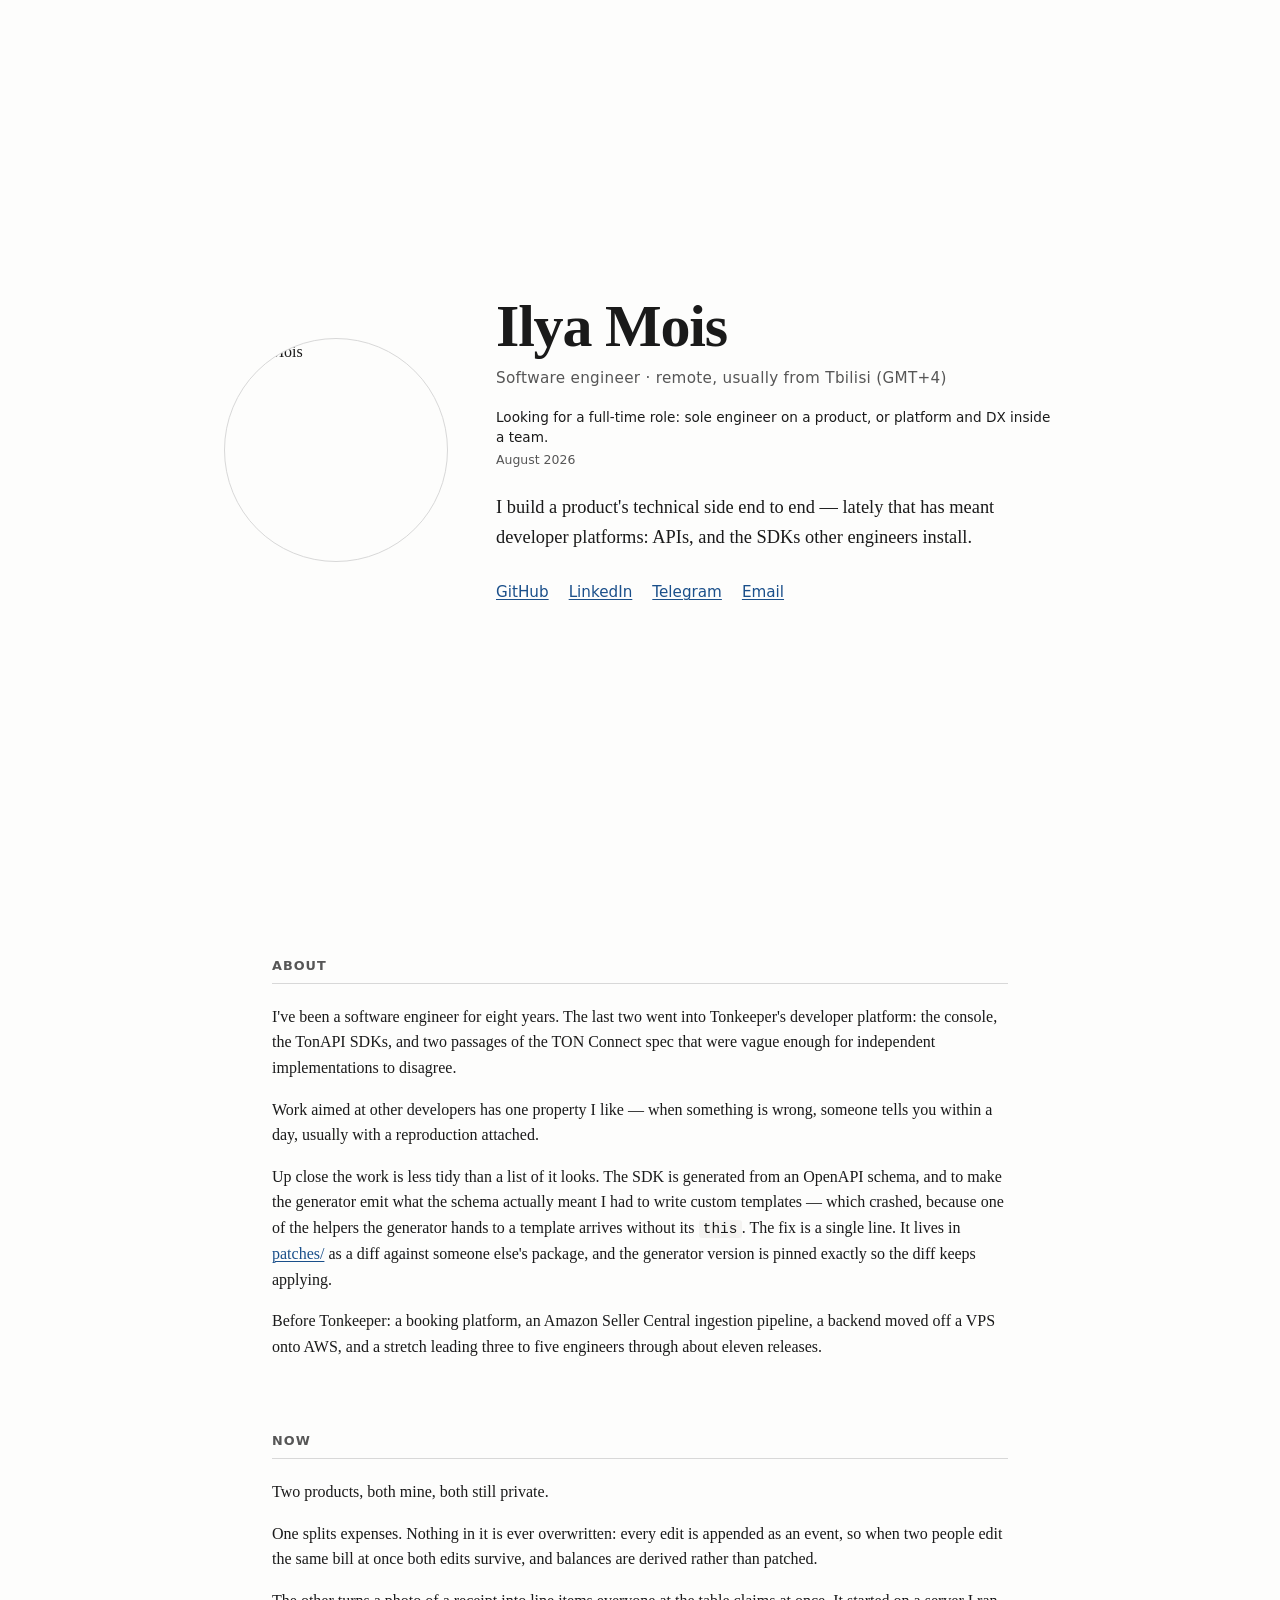
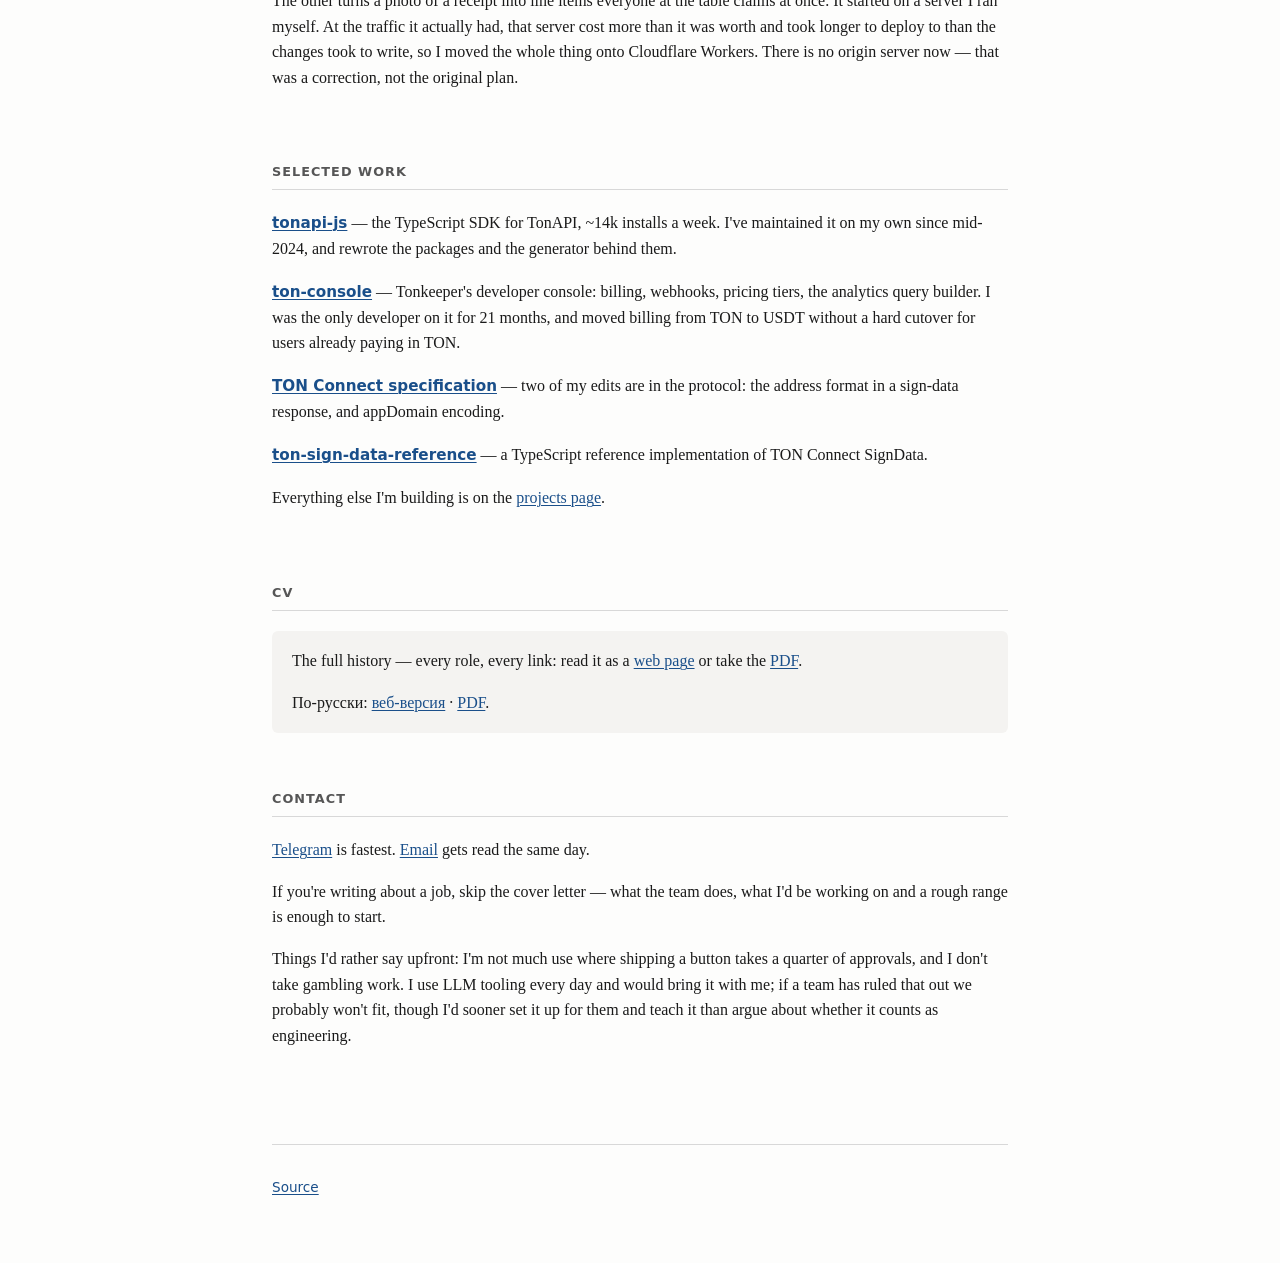
==== src/index.html @ 57fe6879 "mois.pro — personal site and CV One set of Markdown sources, built by pandoc and typst into a static" ====
<!doctype html>
<html lang="en">
<head>
<meta charset="utf-8">
<meta name="viewport" content="width=device-width, initial-scale=1">
<title>Ilya Mois — Software Engineer</title>
<meta name="description" content="Ilya Mois — software engineer. I build a product's technical side end to end; lately that has meant developer platforms, APIs and SDKs.">
<link rel="canonical" href="https://mois.pro/">
<meta property="og:title" content="Ilya Mois — Software Engineer">
<meta property="og:description" content="I build a product's technical side end to end; lately that has meant developer platforms, APIs and SDKs.">
<meta property="og:url" content="https://mois.pro/">
<meta property="og:image" content="https://mois.pro/photo.jpeg">
<meta property="og:type" content="profile">
<link rel="icon" href="/favicon.ico" sizes="32x32">
<link rel="apple-touch-icon" href="/apple-touch-icon.png">
<link rel="stylesheet" href="/assets/tokens.css">
<link rel="stylesheet" href="/assets/site.css">
</head>
<body>

<header class="hero">
  <div class="hero-inner">
    <img class="portrait" src="/photo.jpeg" width="400" height="400" alt="Ilya Mois">
    <div>
      <h1>Ilya Mois</h1>
      <p class="role">Software engineer · remote, usually from Tbilisi (GMT+4)</p>
      <!-- The status line. This is the one sentence on the site that goes stale:
           change it when the situation changes, and change the month with it. -->
      <p class="status">Looking for a full-time role: sole engineer on a product, or
        platform and DX inside a team. <span class="when">August 2026</span></p>
      <p class="pitch">I build a product's technical side end to end — lately that has meant
        developer platforms: APIs, and the SDKs other engineers install.</p>
      <p class="links">
        <a href="https://github.com/mois-ilya" target="_blank" rel="noopener">GitHub</a>
        <a href="https://www.linkedin.com/in/moisilya" target="_blank" rel="noopener">LinkedIn</a>
        <a href="https://t.me/moisle" target="_blank" rel="noopener">Telegram</a>
        <a href="mailto:ilya@mois.pro">Email</a>
      </p>
    </div>
  </div>
</header>

<main>

<section>
  <h2>About</h2>
  <p>I've been a software engineer for eight years. The last two went into Tonkeeper's developer
    platform: the console, the TonAPI SDKs, and two passages of the TON Connect spec that were vague enough for independent implementations to
    disagree.</p>
  <p>Work aimed at other developers has one property I like — when something is wrong, someone
    tells you within a day, usually with a reproduction attached.</p>
  <p>Up close the work is less tidy than a list of it looks. The SDK is generated from an OpenAPI schema,
    and to make the generator emit what the schema actually meant I had to write custom templates —
    which crashed, because one of the helpers the generator hands to a template arrives without its
    <code>this</code>. The fix is a single line. It lives in
    <a href="https://github.com/tonkeeper/tonapi-js/blob/main/patches/swagger-typescript-api%2B13.0.9.patch" target="_blank" rel="noopener">patches/</a>
    as a diff against someone else's package, and the generator version is pinned exactly so the
    diff keeps applying.</p>
  <p>Before Tonkeeper: a booking platform, an Amazon Seller Central ingestion pipeline, a backend
    moved off a VPS onto AWS, and a stretch leading three to five engineers through about eleven
    releases.</p>
</section>

<section>
  <h2>Now</h2>
  <p>Two products, both mine, both still private.</p>
  <p>One splits expenses. Nothing in it is ever overwritten: every edit is appended as an event, so
    when two people edit the same bill at once both edits survive, and balances are derived rather
    than patched.</p>
  <p>The other turns a photo of a receipt into line items everyone at the table claims at once. It
    started on a server I ran myself. At the traffic it actually had, that server cost more than it
    was worth and took longer to deploy to than the changes took to write, so I moved the whole
    thing onto Cloudflare Workers. There is no origin server now — that was a correction, not the
    original plan.</p>
</section>

<section>
  <h2>Selected work</h2>
  <ul class="work">
    <li><span class="what"><a href="https://github.com/tonkeeper/tonapi-js" target="_blank" rel="noopener">tonapi-js</a></span> —
      the TypeScript SDK for TonAPI, ~14k installs a week. I've maintained it on my own since
      mid-2024, and rewrote the packages and the generator behind them.</li>
    <li><span class="what"><a href="https://github.com/tonkeeper/ton-console" target="_blank" rel="noopener">ton-console</a></span> —
      Tonkeeper's developer console: billing, webhooks, pricing tiers, the analytics query
      builder. I was the only developer on it for 21 months, and moved billing from TON to USDT
      without a hard cutover for users already paying in TON.</li>
    <li><span class="what"><a href="https://github.com/ton-blockchain/ton-connect" target="_blank" rel="noopener">TON Connect specification</a></span> —
      two of my edits are in the protocol: the address format in a sign-data response, and
      appDomain encoding.</li>
    <li><span class="what"><a href="https://github.com/mois-ilya/ton-sign-data-reference" target="_blank" rel="noopener">ton-sign-data-reference</a></span> —
      a TypeScript reference implementation of TON Connect SignData.</li>
  </ul>
  <p>Everything else I'm building is on the <a href="/projects">projects page</a>.</p>
</section>

<section>
  <h2>CV</h2>
  <div class="cv-links">
    <p>The full history — every role, every link: read it as a
      <a href="/cv">web page</a> or take the <a href="/Ilya-Mois-CV.pdf">PDF</a>.</p>
    <p lang="ru">По-русски: <a href="/cv/ru" hreflang="ru">веб-версия</a> ·
      <a href="/Ilya-Mois-CV-ru.pdf" hreflang="ru">PDF</a>.</p>
  </div>
</section>

<section>
  <h2>Contact</h2>
  <!-- ilya@ here, job.offers@ on the CV. The address should match who reads the
       document it is printed on: a CV is only ever read while hiring, but this
       page is read by anyone, and job.offers@ tells most of them to go away. -->
  <p><a href="https://t.me/moisle" target="_blank" rel="noopener">Telegram</a> is fastest. <a href="mailto:ilya@mois.pro">Email</a> gets read the same day.</p>
  <p>If you're writing about a job, skip the cover letter — what the team does, what I'd be working
    on and a rough range is enough to start.</p>
  <p>Things I'd rather say upfront: I'm not much use where shipping a button takes a quarter of
    approvals, and I don't take gambling work. I use LLM tooling every day and would bring it with
    me; if a team has ruled that out we probably won't fit, though I'd sooner set it up for them
    and teach it than argue about whether it counts as engineering.</p>
</section>

</main>

<footer>
  <p><a href="https://github.com/mois-ilya/mois.pro" target="_blank" rel="noopener">Source</a></p>
</footer>

</body>
</html>
---- assets/tokens.css ----
/* Colour and type tokens shared by the landing page, the projects page and the
   HTML build of the CV, so the three read as one system.

   Both palettes are always defined and the browser picks one from the reader's
   system setting. There is deliberately no theme switcher: it would need
   JavaScript and local storage, and would flash the wrong theme on load. */

:root {
  color-scheme: light dark;

  --bg: #fdfdfc;
  --ink: #1a1a1a;
  --muted: #565656;
  --rule: #d8d8d8;
  --link: #1a4f8a;
  --surface: #f4f3f1;

  --serif: Charter, "Iowan Old Style", Georgia, "Times New Roman", serif;
  --sans: ui-sans-serif, system-ui, -apple-system, "Segoe UI", Helvetica, sans-serif;
}

@media (prefers-color-scheme: dark) {
  :root {
    --bg: #131313;
    --ink: #e8e6e3;
    --muted: #a3a3a3;
    --rule: #333;
    /* Lighter than the light-theme link: #1a4f8a is unreadable on dark. */
    --link: #7fb0e0;
    --surface: #1c1c1c;
  }
}
---- assets/site.css ----
/* The landing page and the projects page. Tokens come from tokens.css.

   No JavaScript anywhere on this site: nothing here needs it, and a page that
   is only text and links should not ask the reader to run code. */

*, *::before, *::after { box-sizing: border-box; }

html { -webkit-text-size-adjust: 100%; }

body {
  margin: 0;
  padding: 0 1.5rem;
  background: var(--bg);
  color: var(--ink);
  font: 16px/1.6 var(--serif);
}

a { color: var(--link); text-decoration-thickness: 1px; text-underline-offset: 2px; }
a:hover { text-decoration-thickness: 2px; }

/* --- the first screen: nothing but who I am ------------------------------- */

.hero {
  min-height: 100vh;
  min-height: 100svh;      /* svh keeps mobile browser chrome from cropping it */
  display: flex;
  align-items: center;
  max-width: 52rem;
  margin: 0 auto;
}

.hero-inner {
  display: flex;
  align-items: center;
  gap: 3rem;
  padding: 4rem 0;
  /* A flex item defaults to min-width: auto and refuses to shrink below its
     content, which on a phone pushes the text off the right edge. */
  min-width: 0;
  width: 100%;
}

.portrait {
  flex: 0 0 auto;
  width: 14rem;
  height: 14rem;
  border-radius: 50%;
  object-fit: cover;
  border: 1px solid var(--rule);
}

.hero h1 {
  font-size: clamp(2.5rem, 7vw, 3.75rem);
  line-height: 1.05;
  letter-spacing: -0.02em;
  margin: 0 0 0.5rem;
}

.role {
  font-family: var(--sans);
  /* Ignored where unsupported, which is the right failure: it only ever moves
     a word down to keep the last line from being one word on its own. */
  text-wrap: pretty;
  font-size: 0.95rem;
  letter-spacing: 0.02em;
  color: var(--muted);
  margin: 0 0 0.35rem;
}

/* The one line on the site that goes stale. Set slightly forward of the role
   line above it, because it is the thing a visitor most often came to check. */
.status {
  font-family: var(--sans);
  text-wrap: pretty;
  font-size: 0.85rem;
  line-height: 1.5;
  margin: 1rem 0 1.5rem;
}
.status .when {
  display: block;
  font-size: 0.78rem;
  color: var(--muted);
  margin-top: 0.2rem;
}

.pitch { font-size: 1.15rem; margin: 0 0 1.75rem; max-width: 36rem; }

.links { display: flex; flex-wrap: wrap; gap: 1.25rem; margin: 0; font-family: var(--sans); font-size: 0.95rem; }

/* --- everything below the fold -------------------------------------------- */

main { max-width: 46rem; margin: 0 auto; padding-bottom: 5rem; }

section { padding-top: 3.5rem; }

h2 {
  font-family: var(--sans);
  font-size: 0.8rem;
  text-transform: uppercase;
  letter-spacing: 0.08em;
  color: var(--muted);
  margin: 0 0 1.25rem;
  padding-bottom: 0.4rem;
  border-bottom: 1px solid var(--rule);
}

p { margin: 0 0 1rem; }

.work { list-style: none; padding: 0; margin: 0; }
.work li { margin-bottom: 1.1rem; }
.work .what { font-family: var(--sans); font-size: 0.95rem; font-weight: 600; }

.cv-links { background: var(--surface); border-radius: 6px; padding: 1.1rem 1.25rem; }
.cv-links p:last-child { margin-bottom: 0; }

footer {
  max-width: 46rem;
  margin: 0 auto;
  padding: 2rem 0 3rem;
  border-top: 1px solid var(--rule);
  font-family: var(--sans);
  font-size: 0.85rem;
  color: var(--muted);
}

/* Stack the hero on narrow screens; the portrait leads.

   Everything stays left-aligned, exactly as it is beside the portrait on a wide
   screen. An earlier version centred the stack, which meant the pitch — set
   left, because centred prose is unreadable — lined up with nothing above or
   below it, and left the role and status lines ragged on both edges at the one
   size where that costs the most.

   The text column needs an explicit width: in a column flexbox, a child is
   sized to its own content, which is wider than a phone screen.

   The tightened spacing is not taste. At 375x553 — an iPhone SE in Safari with
   the address bar showing, which is exactly what 100svh means there — the hero
   ran to 675px, so the pitch was cut mid-sentence and every contact link sat
   below the fold. The whole point of this screen is that it is self-contained. */
@media (max-width: 40rem) {
  .hero-inner {
    flex-direction: column;
    align-items: flex-start;
    gap: 1.5rem;
    padding: 2rem 0 3rem;
  }
  .hero-inner > div { width: 100%; }
  .portrait { width: 7.5rem; height: 7.5rem; }
  .status { margin: 0.75rem 0 1.25rem; }
  .pitch { max-width: none; margin-bottom: 1.25rem; }
  .links { gap: 0.85rem 1.25rem; }
}

code {
  font-family: ui-monospace, SFMono-Regular, Menlo, monospace;
  font-size: 0.9em;
  background: var(--surface);
  padding: 0.1em 0.3em;
  border-radius: 3px;
}
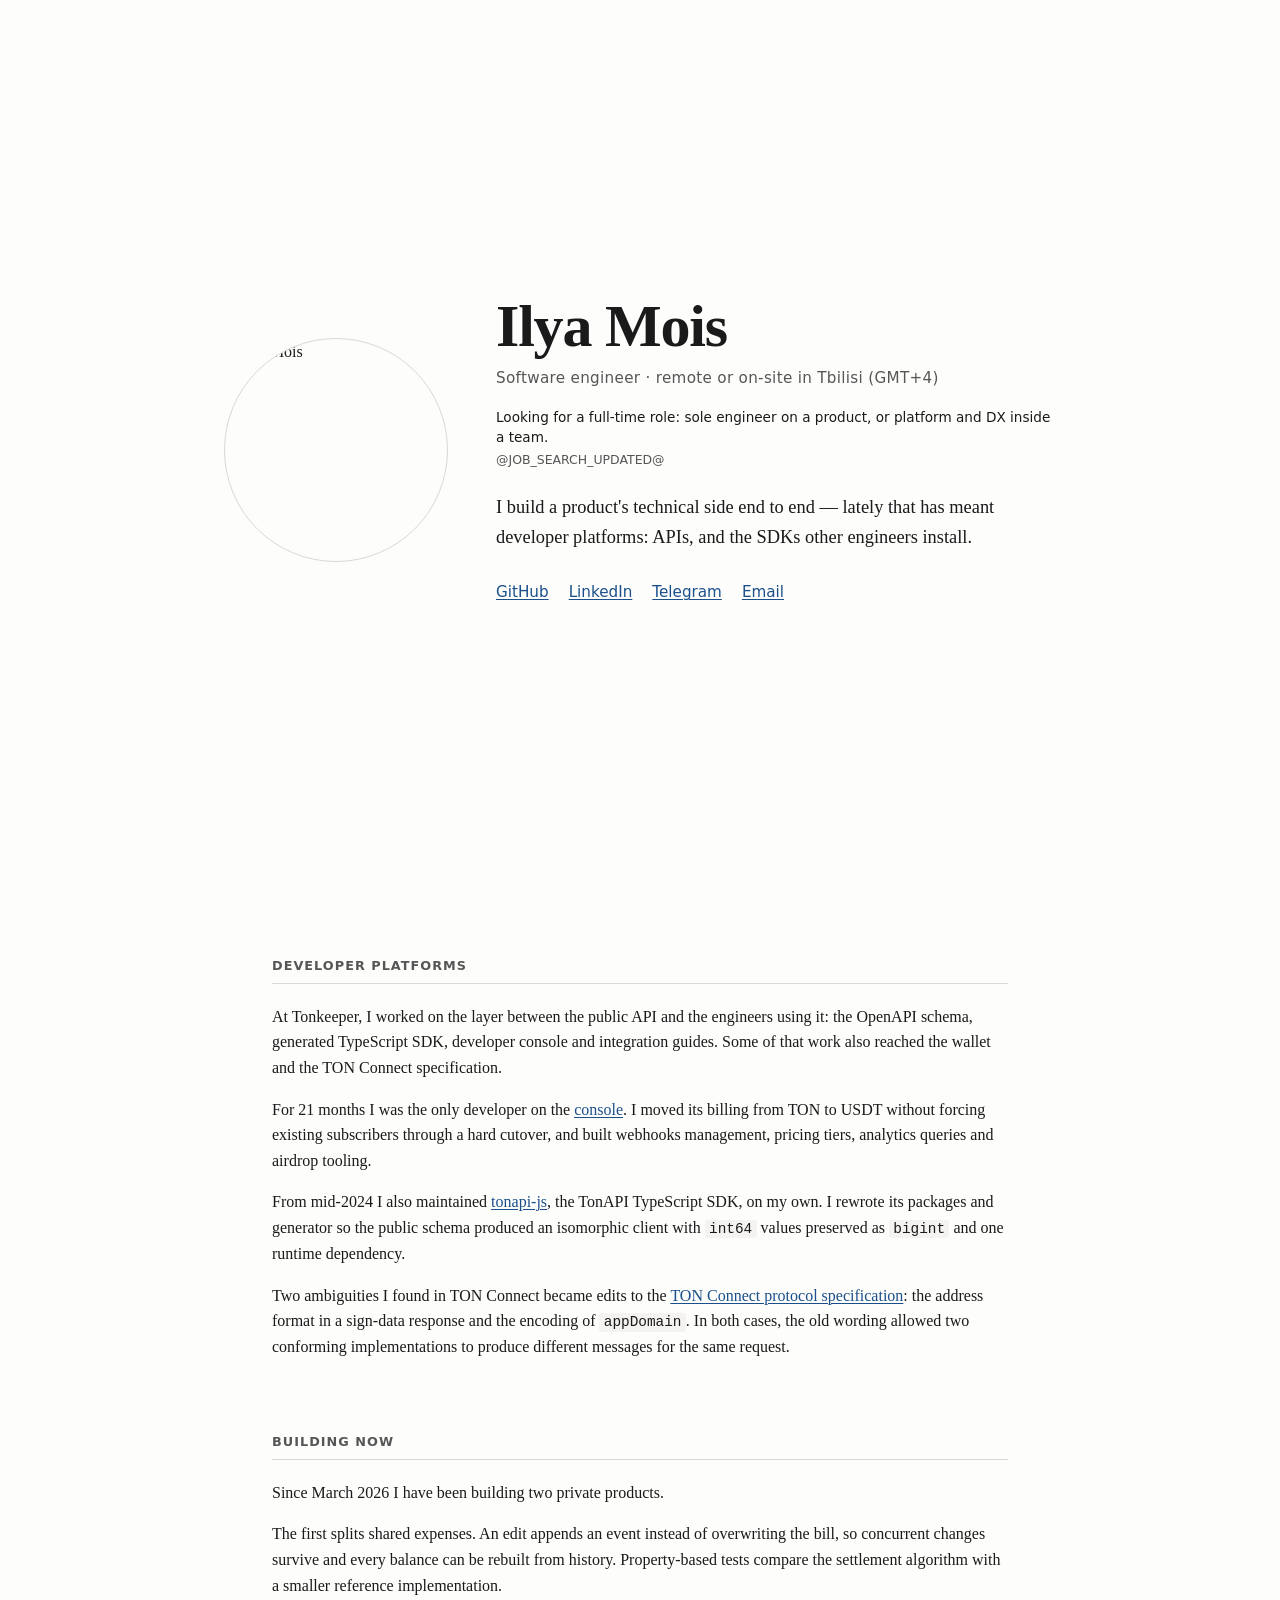
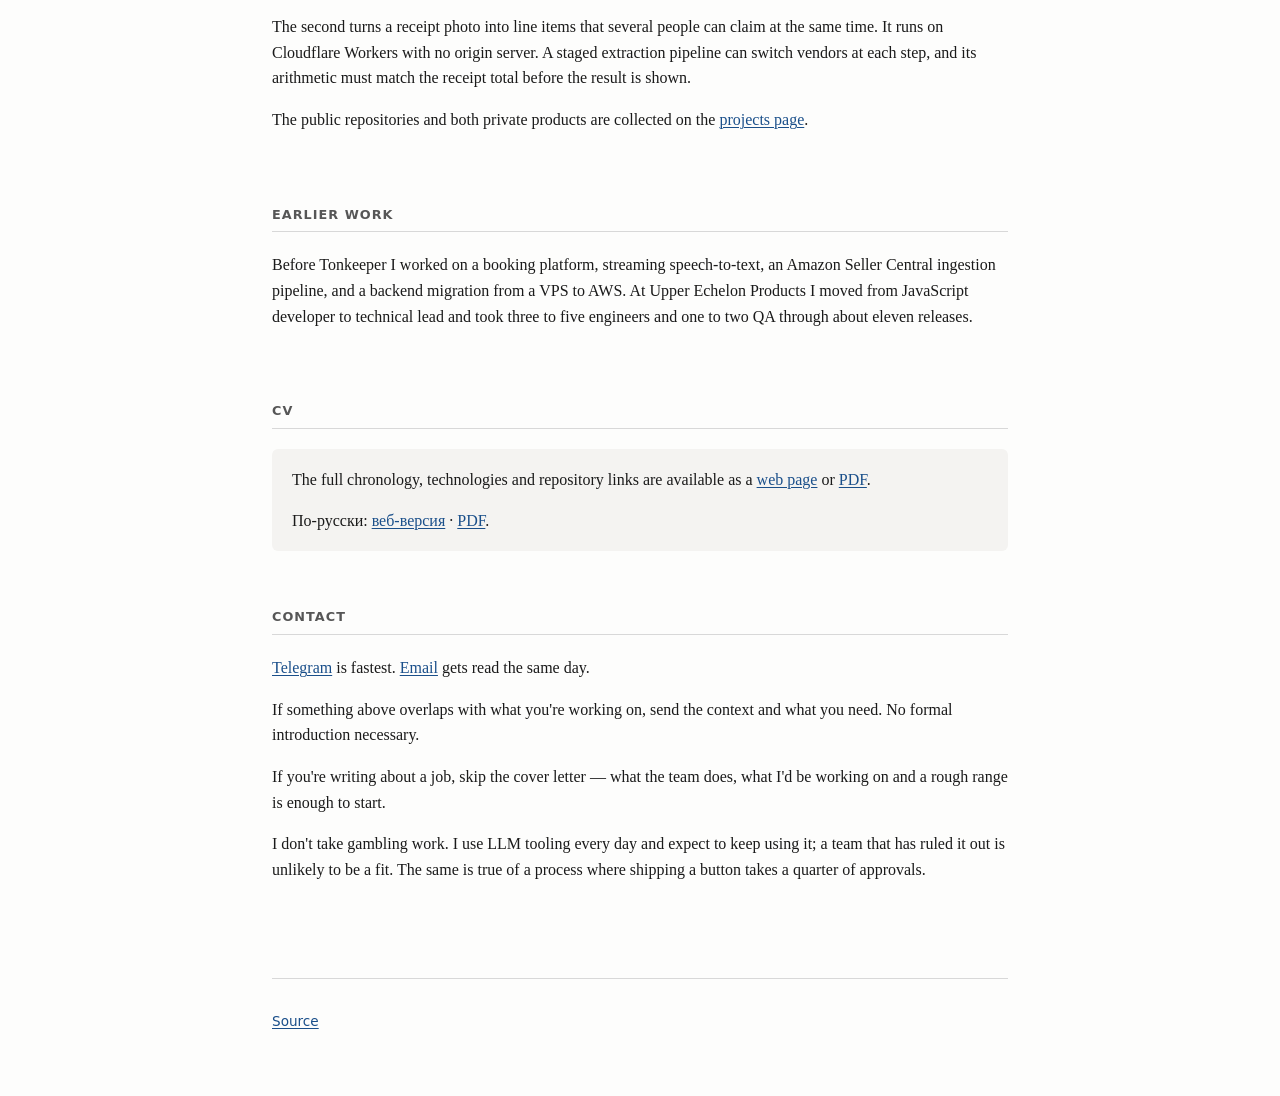
==== commit 64dbce8b: "Rework site copy and CV build flow" ====
--- a/src/index.html
+++ b/src/index.html
@@ -23,11 +23,11 @@
     <img class="portrait" src="/photo.jpeg" width="400" height="400" alt="Ilya Mois">
     <div>
       <h1>Ilya Mois</h1>
-      <p class="role">Software engineer · remote, usually from Tbilisi (GMT+4)</p>
-      <!-- The status line. This is the one sentence on the site that goes stale:
-           change it when the situation changes, and change the month with it. -->
+      <p class="role">Software engineer · remote or on-site in Tbilisi (GMT+4)</p>
+      <!-- job-search:start -->
       <p class="status">Looking for a full-time role: sole engineer on a product, or
-        platform and DX inside a team. <span class="when">August 2026</span></p>
+        platform and DX inside a team. <span class="when">@JOB_SEARCH_UPDATED@</span></p>
+      <!-- job-search:end -->
       <p class="pitch">I build a product's technical side end to end — lately that has meant
         developer platforms: APIs, and the SDKs other engineers install.</p>
       <p class="links">
@@ -43,61 +43,53 @@
 <main>
 
 <section>
-  <h2>About</h2>
-  <p>I've been a software engineer for eight years. The last two went into Tonkeeper's developer
-    platform: the console, the TonAPI SDKs, and two passages of the TON Connect spec that were vague enough for independent implementations to
-    disagree.</p>
-  <p>Work aimed at other developers has one property I like — when something is wrong, someone
-    tells you within a day, usually with a reproduction attached.</p>
-  <p>Up close the work is less tidy than a list of it looks. The SDK is generated from an OpenAPI schema,
-    and to make the generator emit what the schema actually meant I had to write custom templates —
-    which crashed, because one of the helpers the generator hands to a template arrives without its
-    <code>this</code>. The fix is a single line. It lives in
-    <a href="https://github.com/tonkeeper/tonapi-js/blob/main/patches/swagger-typescript-api%2B13.0.9.patch" target="_blank" rel="noopener">patches/</a>
-    as a diff against someone else's package, and the generator version is pinned exactly so the
-    diff keeps applying.</p>
-  <p>Before Tonkeeper: a booking platform, an Amazon Seller Central ingestion pipeline, a backend
-    moved off a VPS onto AWS, and a stretch leading three to five engineers through about eleven
-    releases.</p>
+  <h2>Developer platforms</h2>
+  <p>At Tonkeeper, I worked on the layer between the public API and the engineers using it: the
+    OpenAPI schema, generated TypeScript SDK, developer console and integration guides. Some of
+    that work also reached the wallet and the TON Connect specification.</p>
+  <p>For 21 months I was the only developer on the
+    <a href="https://github.com/tonkeeper/ton-console" target="_blank" rel="noopener">console</a>.
+    I moved its billing from TON to USDT without forcing existing subscribers through a hard
+    cutover, and built webhooks management, pricing tiers, analytics queries and airdrop tooling.</p>
+  <p>From mid-2024 I also maintained
+    <a href="https://github.com/tonkeeper/tonapi-js" target="_blank" rel="noopener">tonapi-js</a>,
+    the TonAPI TypeScript SDK, on my own. I rewrote its packages and generator so the public schema
+    produced an isomorphic client with <code>int64</code> values preserved as <code>bigint</code>
+    and one runtime dependency.</p>
+  <p>Two ambiguities I found in TON Connect became edits to the
+    <a href="https://github.com/ton-blockchain/ton-connect" target="_blank" rel="noopener">TON Connect protocol specification</a>:
+    the address format in a sign-data response and the encoding of <code>appDomain</code>. In both
+    cases, the old wording allowed two conforming implementations to produce different messages
+    for the same request.</p>
 </section>
 
 <section>
-  <h2>Now</h2>
-  <p>Two products, both mine, both still private.</p>
-  <p>One splits expenses. Nothing in it is ever overwritten: every edit is appended as an event, so
-    when two people edit the same bill at once both edits survive, and balances are derived rather
-    than patched.</p>
-  <p>The other turns a photo of a receipt into line items everyone at the table claims at once. It
-    started on a server I ran myself. At the traffic it actually had, that server cost more than it
-    was worth and took longer to deploy to than the changes took to write, so I moved the whole
-    thing onto Cloudflare Workers. There is no origin server now — that was a correction, not the
-    original plan.</p>
+  <h2>Building now</h2>
+  <p>Since March 2026 I have been building two private products.</p>
+  <p>The first splits shared expenses. An edit appends an event instead of overwriting the bill, so
+    concurrent changes survive and every balance can be rebuilt from history. Property-based tests
+    compare the settlement algorithm with a smaller reference implementation.</p>
+  <p>The second turns a receipt photo into line items that several people can claim at the same
+    time. It runs on Cloudflare Workers with no origin server. A staged extraction pipeline can
+    switch vendors at each step, and its arithmetic must match the receipt total before the result
+    is shown.</p>
+  <p>The public repositories and both private products are collected on the
+    <a href="/projects">projects page</a>.</p>
 </section>
 
 <section>
-  <h2>Selected work</h2>
-  <ul class="work">
-    <li><span class="what"><a href="https://github.com/tonkeeper/tonapi-js" target="_blank" rel="noopener">tonapi-js</a></span> —
-      the TypeScript SDK for TonAPI, ~14k installs a week. I've maintained it on my own since
-      mid-2024, and rewrote the packages and the generator behind them.</li>
-    <li><span class="what"><a href="https://github.com/tonkeeper/ton-console" target="_blank" rel="noopener">ton-console</a></span> —
-      Tonkeeper's developer console: billing, webhooks, pricing tiers, the analytics query
-      builder. I was the only developer on it for 21 months, and moved billing from TON to USDT
-      without a hard cutover for users already paying in TON.</li>
-    <li><span class="what"><a href="https://github.com/ton-blockchain/ton-connect" target="_blank" rel="noopener">TON Connect specification</a></span> —
-      two of my edits are in the protocol: the address format in a sign-data response, and
-      appDomain encoding.</li>
-    <li><span class="what"><a href="https://github.com/mois-ilya/ton-sign-data-reference" target="_blank" rel="noopener">ton-sign-data-reference</a></span> —
-      a TypeScript reference implementation of TON Connect SignData.</li>
-  </ul>
-  <p>Everything else I'm building is on the <a href="/projects">projects page</a>.</p>
+  <h2>Earlier work</h2>
+  <p>Before Tonkeeper I worked on a booking platform, streaming speech-to-text, an Amazon Seller
+    Central ingestion pipeline, and a backend migration from a VPS to AWS. At Upper Echelon
+    Products I moved from JavaScript developer to technical lead and took three to five engineers
+    and one to two QA through about eleven releases.</p>
 </section>
 
 <section>
   <h2>CV</h2>
   <div class="cv-links">
-    <p>The full history — every role, every link: read it as a
-      <a href="/cv">web page</a> or take the <a href="/Ilya-Mois-CV.pdf">PDF</a>.</p>
+    <p>The full chronology, technologies and repository links are available as a
+      <a href="/cv">web page</a> or <a href="/Ilya-Mois-CV.pdf">PDF</a>.</p>
     <p lang="ru">По-русски: <a href="/cv/ru" hreflang="ru">веб-версия</a> ·
       <a href="/Ilya-Mois-CV-ru.pdf" hreflang="ru">PDF</a>.</p>
   </div>
@@ -105,16 +97,17 @@
 
 <section>
   <h2>Contact</h2>
-  <!-- ilya@ here, job.offers@ on the CV. The address should match who reads the
-       document it is printed on: a CV is only ever read while hiring, but this
-       page is read by anyone, and job.offers@ tells most of them to go away. -->
-  <p><a href="https://t.me/moisle" target="_blank" rel="noopener">Telegram</a> is fastest. <a href="mailto:ilya@mois.pro">Email</a> gets read the same day.</p>
+  <p><a href="https://t.me/moisle" target="_blank" rel="noopener">Telegram</a> is fastest.
+    <a href="mailto:ilya@mois.pro">Email</a> gets read the same day.</p>
+  <p>If something above overlaps with what you're working on, send the context and what you need.
+    No formal introduction necessary.</p>
+  <!-- job-search:start -->
   <p>If you're writing about a job, skip the cover letter — what the team does, what I'd be working
     on and a rough range is enough to start.</p>
-  <p>Things I'd rather say upfront: I'm not much use where shipping a button takes a quarter of
-    approvals, and I don't take gambling work. I use LLM tooling every day and would bring it with
-    me; if a team has ruled that out we probably won't fit, though I'd sooner set it up for them
-    and teach it than argue about whether it counts as engineering.</p>
+  <p>I don't take gambling work. I use LLM tooling every day and expect to keep using it; a team
+    that has ruled it out is unlikely to be a fit. The same is true of a process where shipping a
+    button takes a quarter of approvals.</p>
+  <!-- job-search:end -->
 </section>
 
 </main>
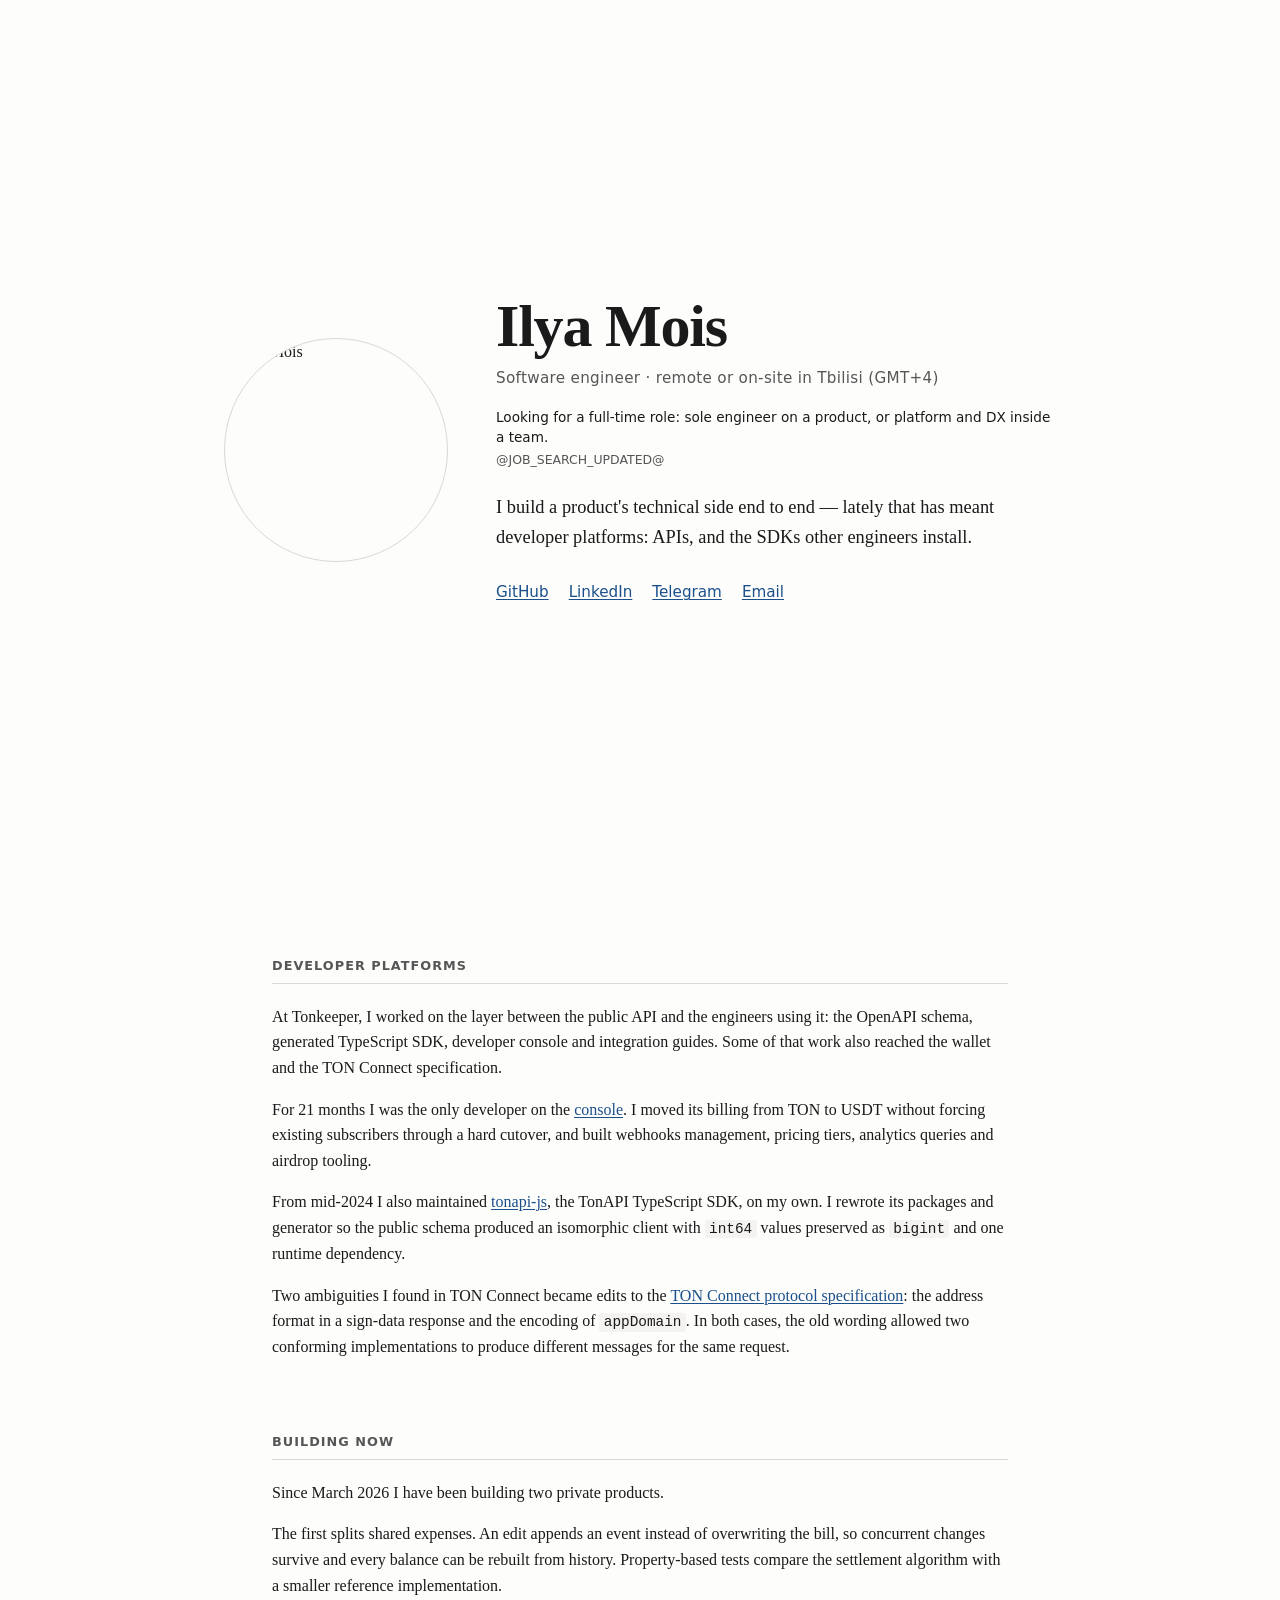
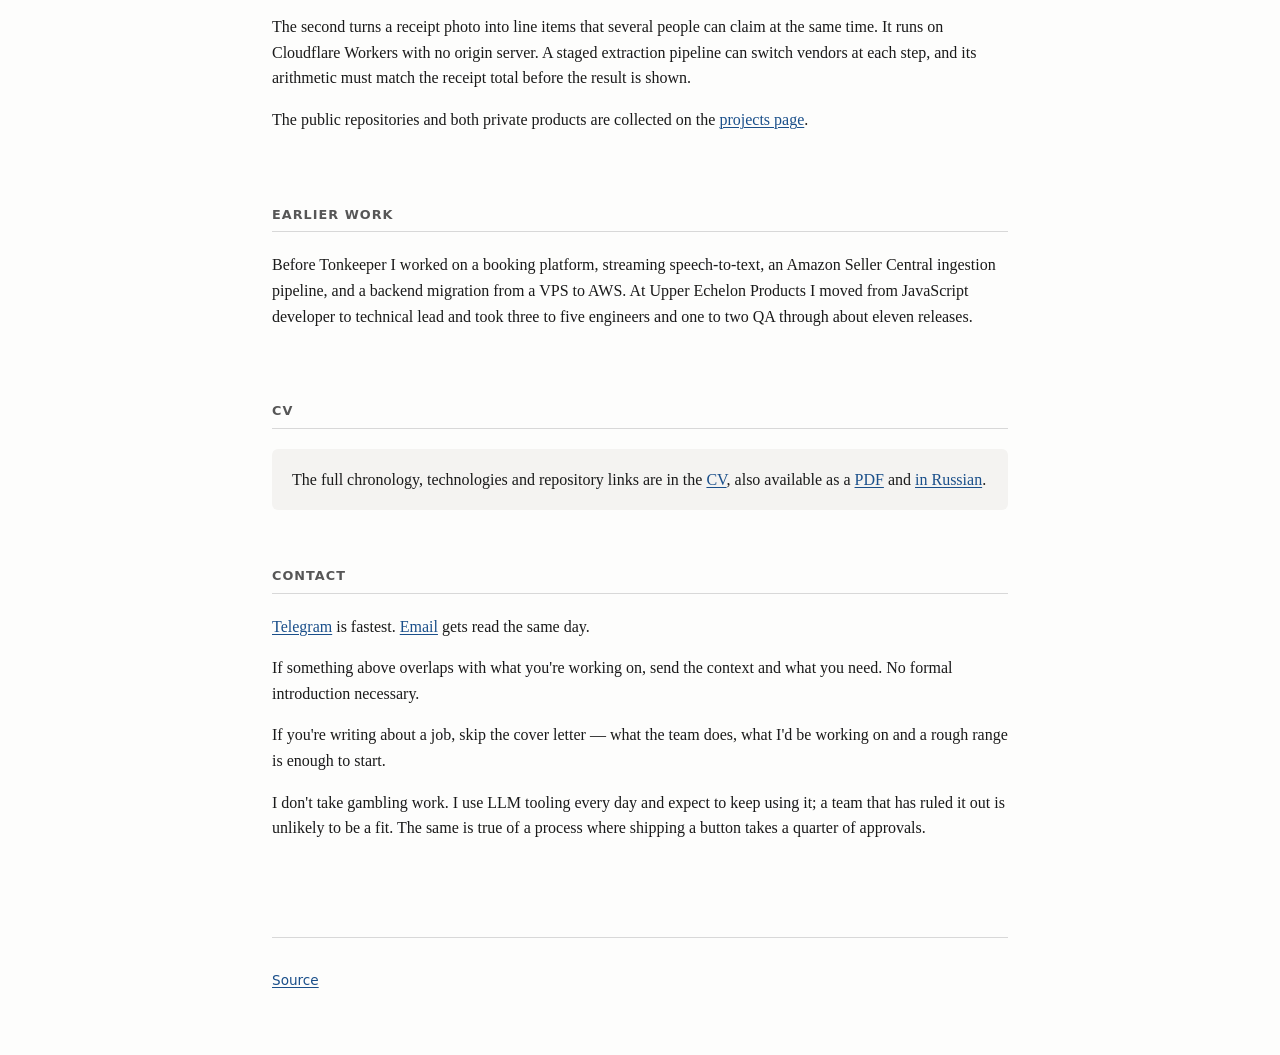
==== commit 4112fe01: "Link each CV's PDF and other language from its top line" ====
--- a/src/index.html
+++ b/src/index.html
@@ -88,10 +88,9 @@
 <section>
   <h2>CV</h2>
   <div class="cv-links">
-    <p>The full chronology, technologies and repository links are available as a
-      <a href="/cv">web page</a> or <a href="/Ilya-Mois-CV.pdf">PDF</a>.</p>
-    <p lang="ru">По-русски: <a href="/cv/ru" hreflang="ru">веб-версия</a> ·
-      <a href="/Ilya-Mois-CV-ru.pdf" hreflang="ru">PDF</a>.</p>
+    <p>The full chronology, technologies and repository links are in the <a href="/cv">CV</a>,
+      also available as a <a href="/Ilya-Mois-CV.pdf">PDF</a> and
+      <a href="/cv/ru" hreflang="ru">in Russian</a>.</p>
   </div>
 </section>
 
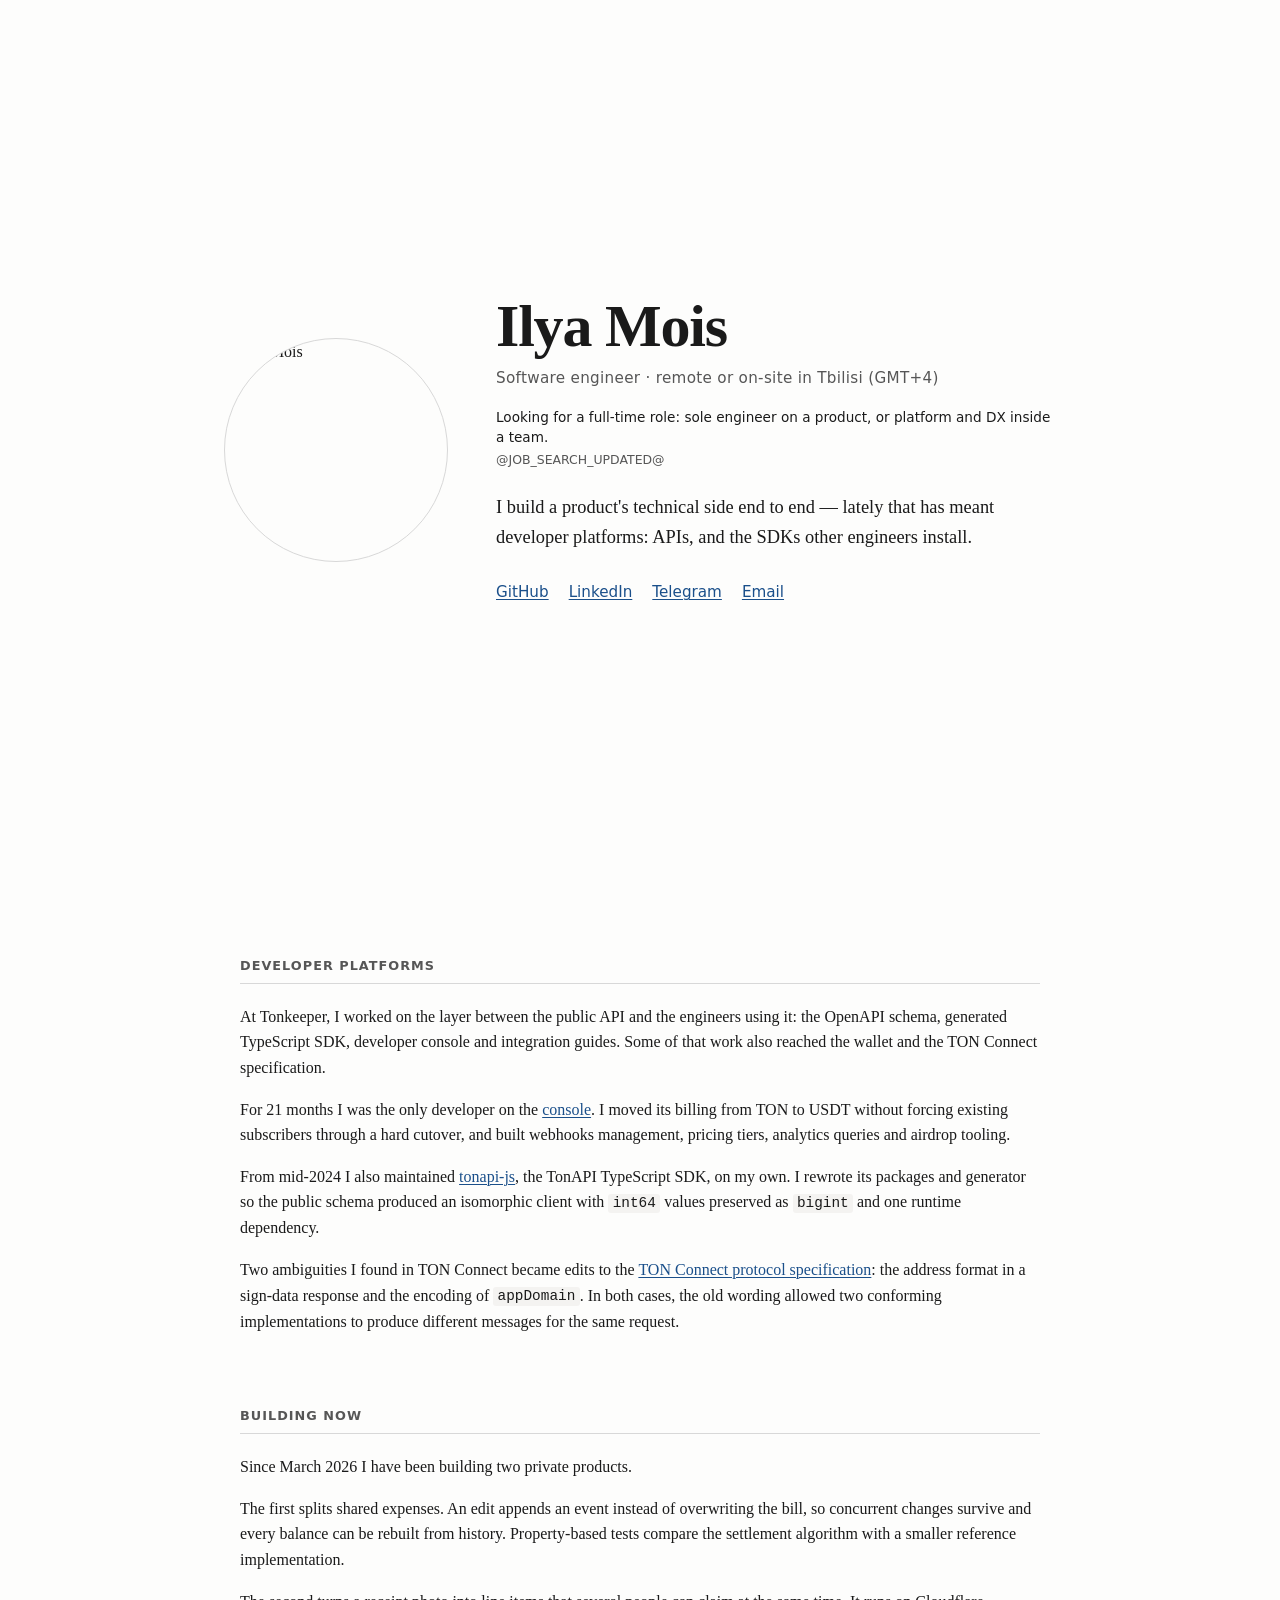
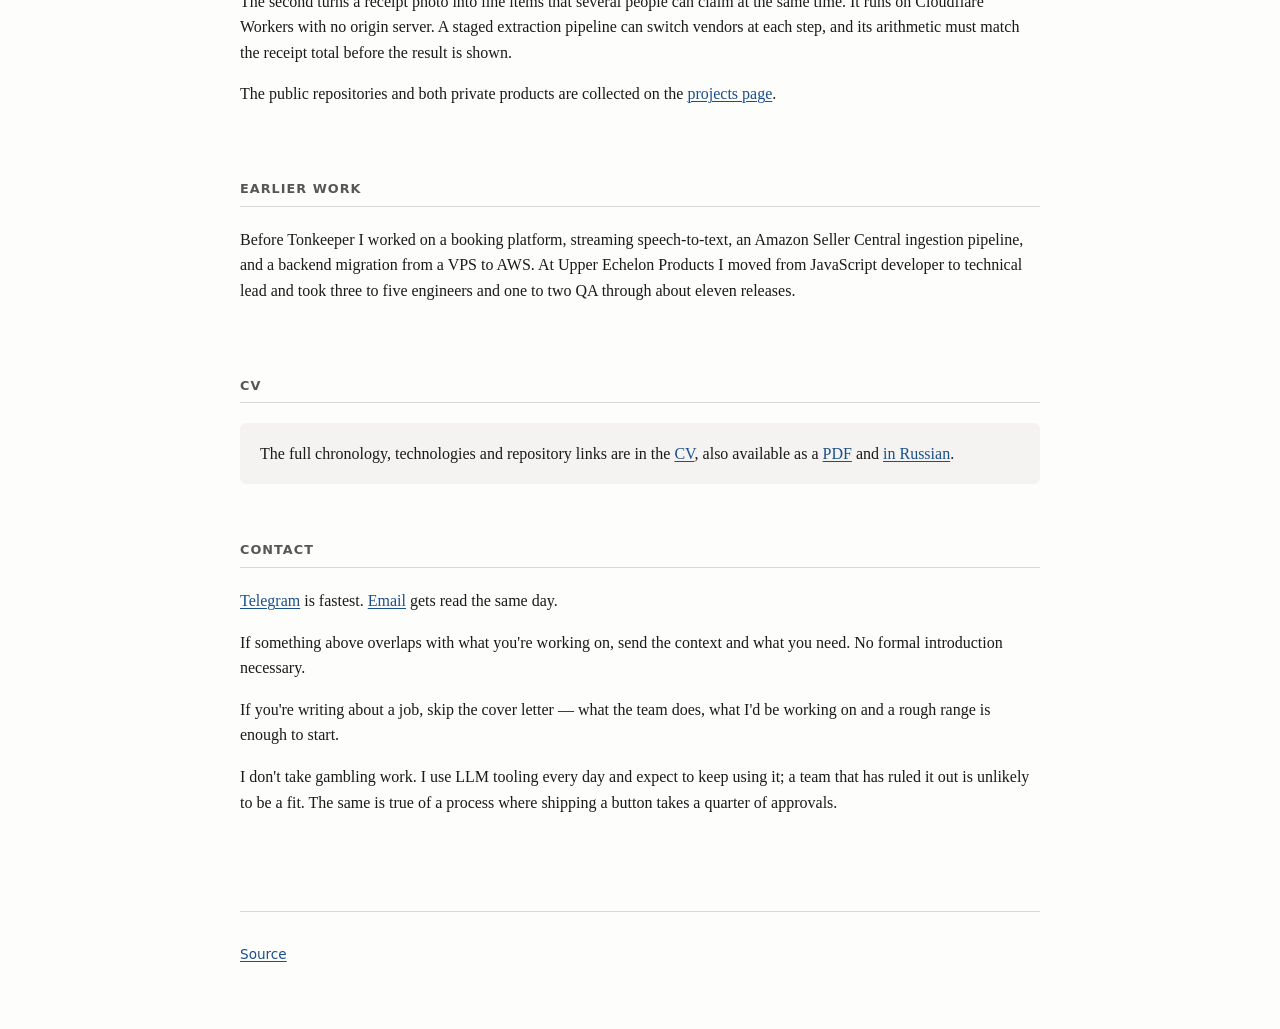
==== commit b9438046: "Give every page a link preview og.typ renders three 1200 x 630 cards at build time: the site (face, " ====
--- a/src/index.html
+++ b/src/index.html
@@ -9,8 +9,13 @@
 <meta property="og:title" content="Ilya Mois — Software Engineer">
 <meta property="og:description" content="I build a product's technical side end to end; lately that has meant developer platforms, APIs and SDKs.">
 <meta property="og:url" content="https://mois.pro/">
-<meta property="og:image" content="https://mois.pro/photo.jpeg">
+<meta property="og:image" content="https://mois.pro/og.png">
+<meta property="og:image:width" content="1200">
+<meta property="og:image:height" content="630">
+<meta property="og:image:alt" content="Ilya Mois, mois.pro">
 <meta property="og:type" content="profile">
+<meta property="og:site_name" content="mois.pro">
+<meta name="twitter:card" content="summary_large_image">
 <link rel="icon" href="/favicon.ico" sizes="32x32">
 <link rel="apple-touch-icon" href="/apple-touch-icon.png">
 <link rel="stylesheet" href="/assets/tokens.css">
--- a/assets/site.css
+++ b/assets/site.css
@@ -89,7 +89,7 @@
 
 /* --- everything below the fold -------------------------------------------- */
 
-main { max-width: 46rem; margin: 0 auto; padding-bottom: 5rem; }
+main { max-width: 50rem; margin: 0 auto; padding-bottom: 5rem; }
 
 section { padding-top: 3.5rem; }
 
@@ -111,10 +111,13 @@
 .work .what { font-family: var(--sans); font-size: 0.95rem; font-weight: 600; }
 
 .cv-links { background: var(--surface); border-radius: 6px; padding: 1.1rem 1.25rem; }
+.cv-links p { text-wrap: pretty; }
+/* A link that breaks across lines reads as two links. */
+.cv-links a { white-space: nowrap; }
 .cv-links p:last-child { margin-bottom: 0; }
 
 footer {
-  max-width: 46rem;
+  max-width: 50rem;
   margin: 0 auto;
   padding: 2rem 0 3rem;
   border-top: 1px solid var(--rule);
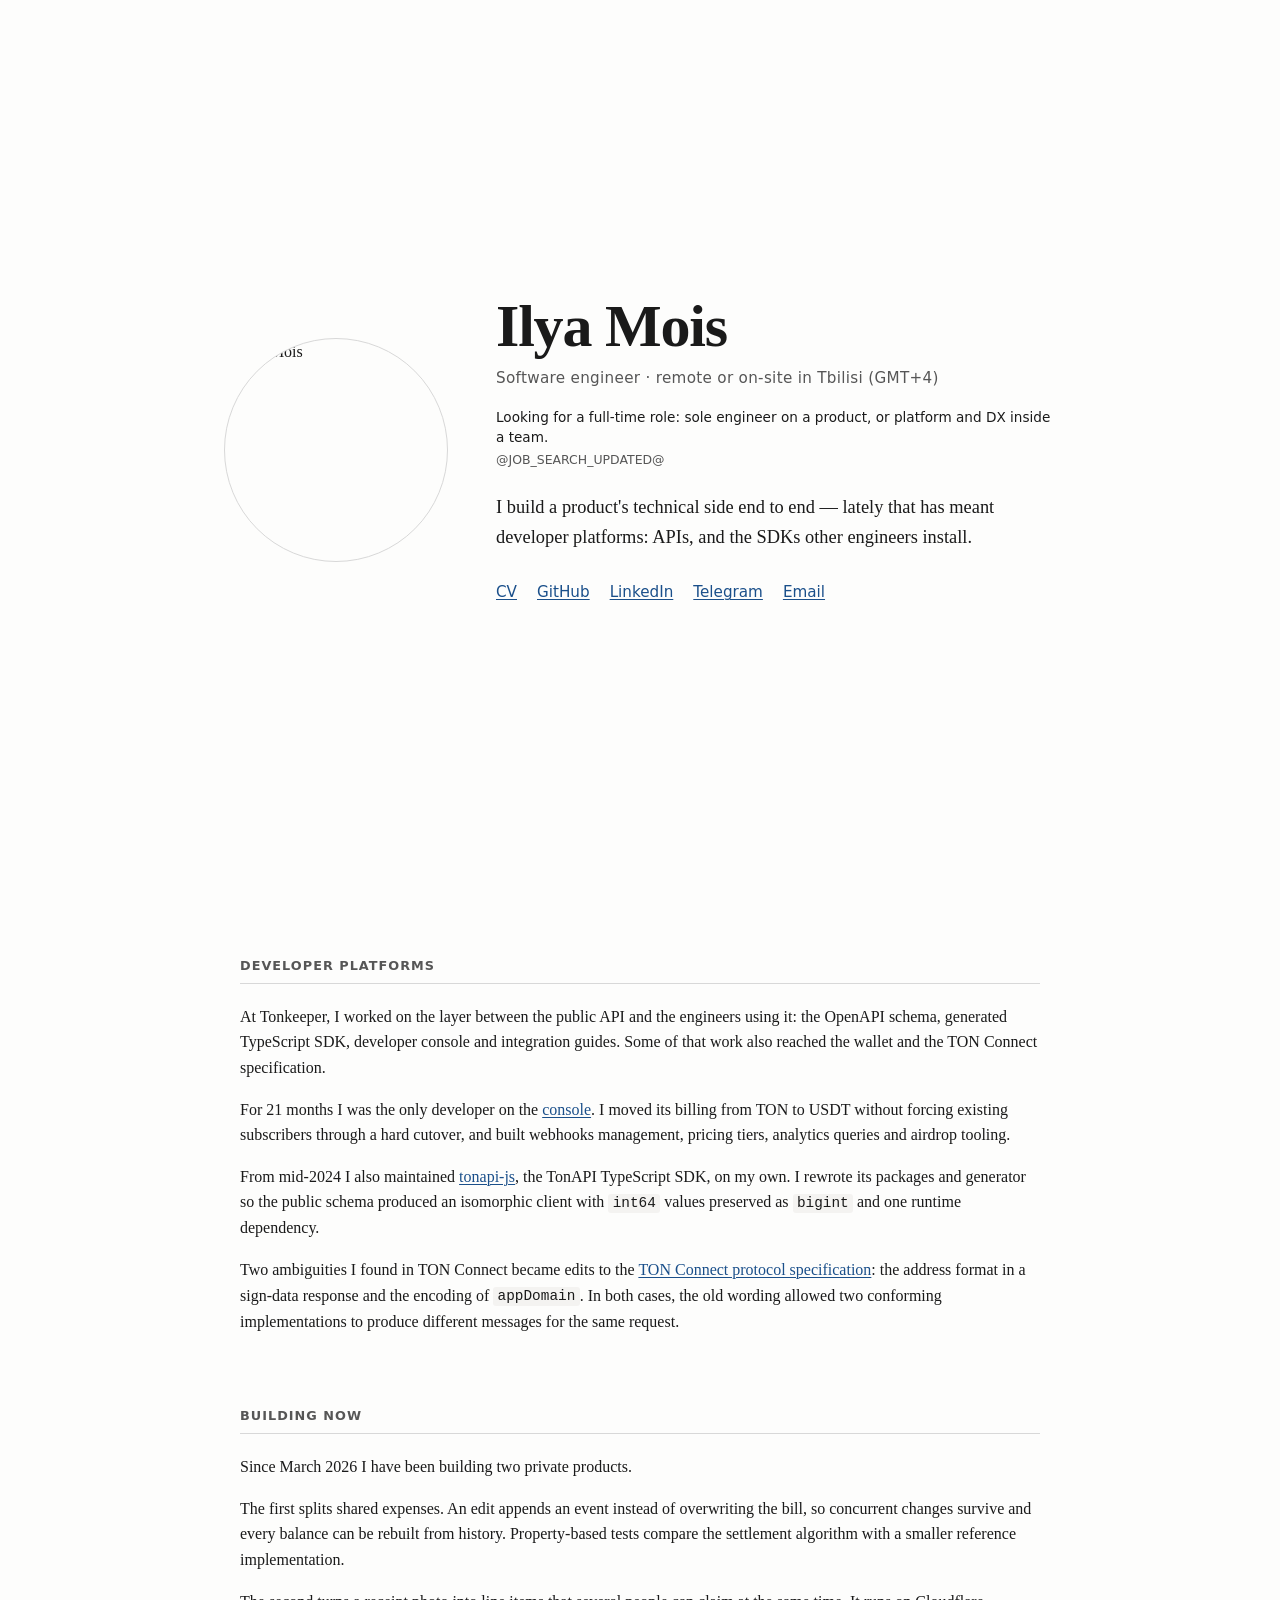
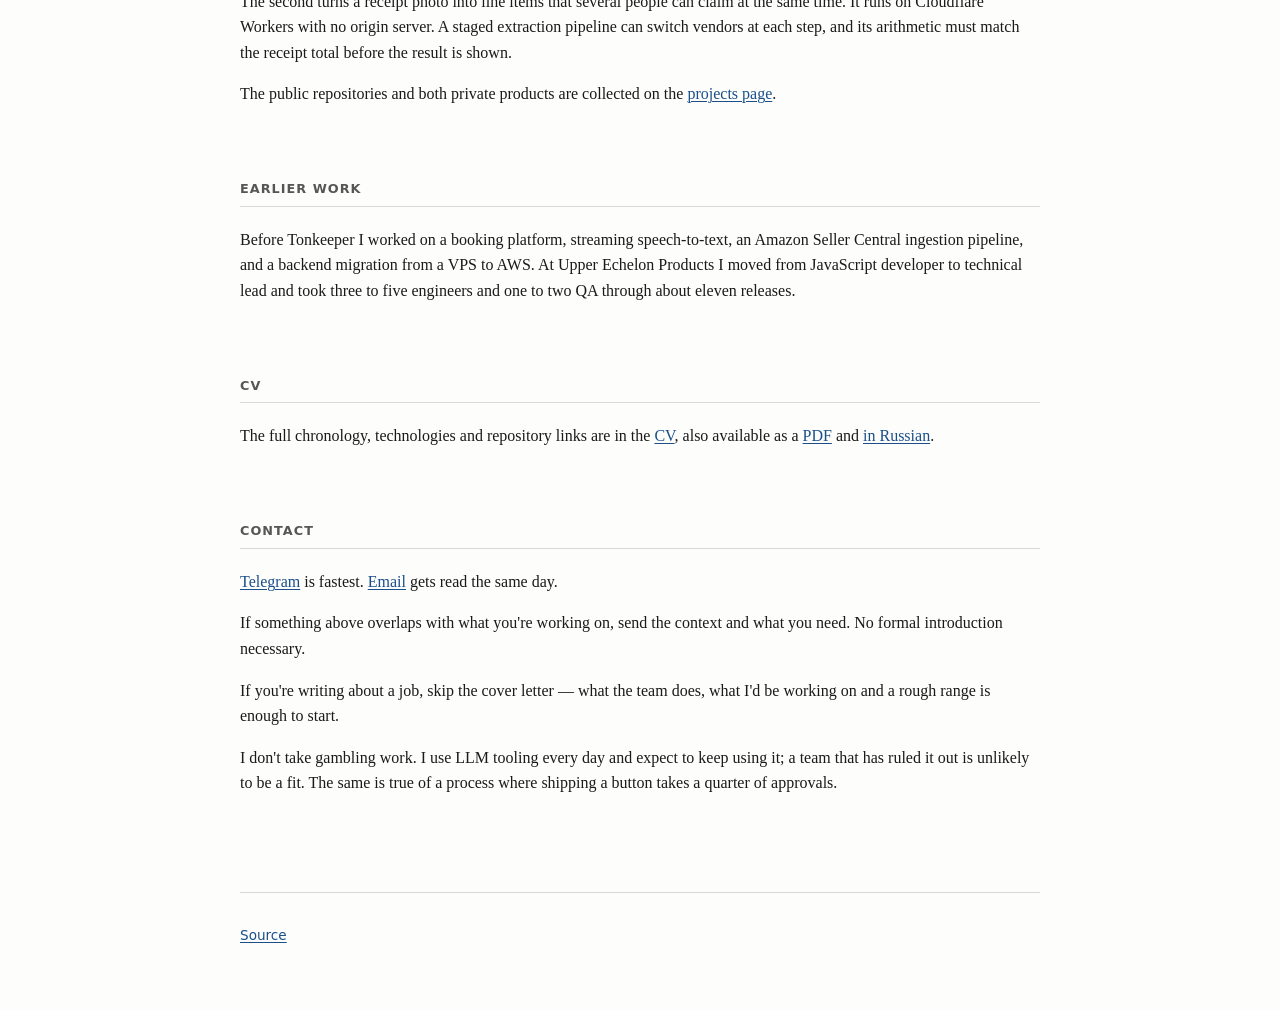
==== commit ea5c0713: "Put the CV first among the home page's links The CV link sat in a boxed section near the bottom, a l" ====
--- a/src/index.html
+++ b/src/index.html
@@ -36,6 +36,7 @@
       <p class="pitch">I build a product's technical side end to end — lately that has meant
         developer platforms: APIs, and the SDKs other engineers install.</p>
       <p class="links">
+        <a href="/cv">CV</a>
         <a href="https://github.com/mois-ilya" target="_blank" rel="noopener">GitHub</a>
         <a href="https://www.linkedin.com/in/moisilya" target="_blank" rel="noopener">LinkedIn</a>
         <a href="https://t.me/moisle" target="_blank" rel="noopener">Telegram</a>
@@ -92,11 +93,9 @@
 
 <section>
   <h2>CV</h2>
-  <div class="cv-links">
-    <p>The full chronology, technologies and repository links are in the <a href="/cv">CV</a>,
-      also available as a <a href="/Ilya-Mois-CV.pdf">PDF</a> and
-      <a href="/cv/ru" hreflang="ru">in Russian</a>.</p>
-  </div>
+  <p class="cv-links">The full chronology, technologies and repository links are in the <a href="/cv">CV</a>,
+    also available as a <a href="/Ilya-Mois-CV.pdf">PDF</a> and
+    <a href="/cv/ru" hreflang="ru">in Russian</a>.</p>
 </section>
 
 <section>
--- a/assets/site.css
+++ b/assets/site.css
@@ -110,11 +110,11 @@
 .work li { margin-bottom: 1.1rem; }
 .work .what { font-family: var(--sans); font-size: 0.95rem; font-weight: 600; }
 
-.cv-links { background: var(--surface); border-radius: 6px; padding: 1.1rem 1.25rem; }
-.cv-links p { text-wrap: pretty; }
+/* The CV is also the first link under the name, so this section needs no box to
+   be found; it reads like the sections around it. */
+.cv-links { text-wrap: pretty; }
 /* A link that breaks across lines reads as two links. */
 .cv-links a { white-space: nowrap; }
-.cv-links p:last-child { margin-bottom: 0; }
 
 footer {
   max-width: 50rem;
